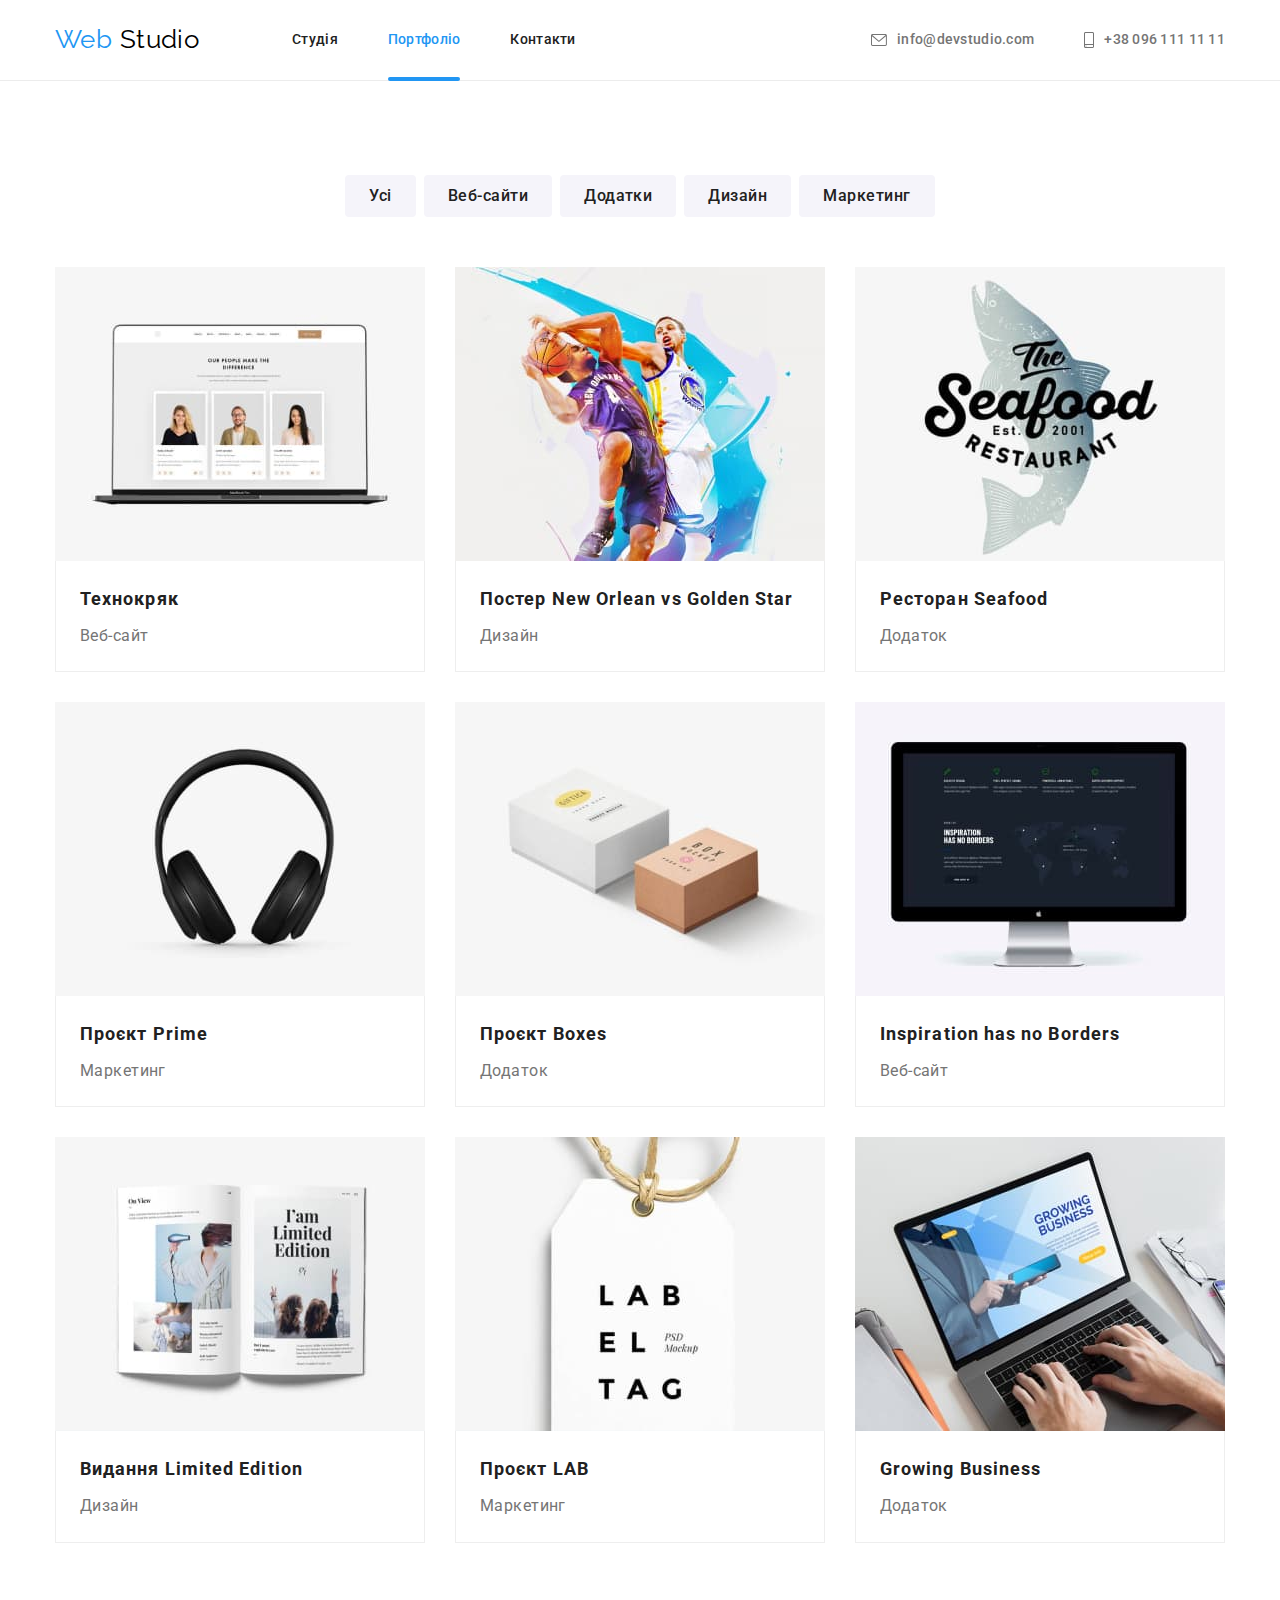
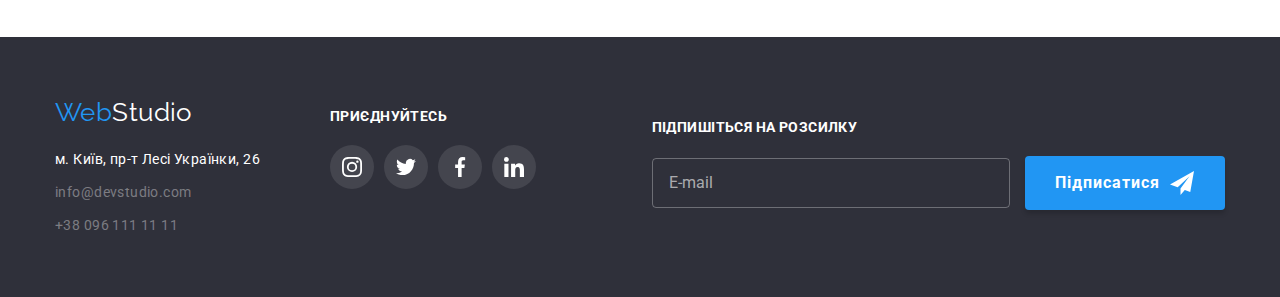
==== portfolio.html @ 22aa1450 "додано файли із попереднього репозиторію" ====
<!DOCTYPE html>
<html lang="en">
  <head>
    <meta charset="UTF-8" />
    <meta http-equiv="X-UA-Compatible" content="IE=edge" />
    <meta name="viewport" content="width=device-width, initial-scale=1.0" />
    <title>Web Studio</title>
    <link
      href="https://fonts.googleapis.com/css2?family=Raleway:wght@700&family=Roboto:wght@400;500;700;900&display=swap"
      rel="stylesheet"
    />
    <link
      rel="stylesheet"
      href="https://cdnjs.cloudflare.com/ajax/libs/modern-normalize/1.1.0/modern-normalize.min.css"
    />
    <link rel="stylesheet" href="./css/style.css" />
  </head>
  <body>
    <header class="page-header">
      <div class="container">
        <!-- Логотип -->
        <a href="#" class="logo"
          ><span>Web</span> <span class="header-logo">Studio</span></a
        >
        <nav>
          <!-- Навігація -->
          <ul class="site-nav list">
            <li class="item">
              <a href="./index.html" class="link">Студія</a>
            </li>
            <li class="item">
              <a href="./portfolio.html" class="link current">Портфоліо</a>
            </li>
            <li class="item">
              <a href="#" class="link">Контакти</a>
            </li>
          </ul>
        </nav>
        <!-- Аудентифікація -->
        <ul class="auth-nav list">
          <li class="item">
            <a href="mailto:info@devstudio.com" class="link mail">
              <svg class="icon-mail" width="16px" height="12px">
                <use href="./images/icons.svg#envelope"></use>
              </svg>
              info@devstudio.com</a
            >
          </li>
          <li class="item">
            <a href="tel:+380961111111" class="link pnone">
              <svg class="icon-phone" width="10px" height="16px">
                <use href="./images/icons.svg#smartphone"></use>
              </svg>
              +38 096 111 11 11</a
            >
          </li>
        </ul>
      </div>
    </header>
    <main>
      <!-- filter -->
      <section class="section">
        <div class="container">
          <h1 class="section-title visually-hidden">Наші роботи</h1>
          <ul class="filter list">
            <li class="item">
              <button type="button" class="button">Усі</button>
            </li>
            <li class="item">
              <button type="button" class="button">Веб-сайти</button>
            </li>
            <li class="item">
              <button type="button" class="button">Додатки</button>
            </li>
            <li class="item">
              <button type="button" class="button">Дизайн</button>
            </li>
            <li class="item">
              <button type="button" class="button">Маркетинг</button>
            </li>
          </ul>

          <ul class="work-list list">
            <li class="item">
              <a href="" class="link work-link">
                <div class="work-img">
                  <img
                    src="./images/portfolioimg1.jpg"
                    alt="Сайт технокряк"
                    width="370"
                  />
                  <p class="hover-text">
                    Ресурс пропонує комплексні пропозиції з різним рівнем
                    функціоналу та сервісів. Все це дозволить відвідувачу
                    отримати вичерпні відомості про компанію чи приватну особу.
                  </p>
                </div>

                <div class="content">
                  <h2 class="title">Технокряк</h2>
                  <p class="description">Веб-сайт</p>
                </div>
              </a>
            </li>
            <li class="item">
              <a href="" class="link work-link">
                <div class="work-img">
                  <img
                    src="./images/portfolioimg2.jpg"
                    alt="Баскетболісти"
                    width="370"
                  />
                  <p class="hover-text">
                    Ресурс пропонує комплексні пропозиції з різним рівнем
                    функціоналу та сервісів. Все це дозволить відвідувачу
                    отримати вичерпні відомості про компанію чи приватну особу.
                  </p>
                </div>

                <div class="content">
                  <h2 class="title">Постер New Orlean vs Golden Star</h2>
                  <p class="description">Дизайн</p>
                </div>
              </a>
            </li>
            <li class="item">
              <a href="" class="link work-link">
                <div class="work-img">
                  <img
                    src="./images/portfolioimg3.jpg"
                    alt="Логотип ресторану"
                    width="370"
                  />
                  <p class="hover-text">
                    Ресурс пропонує комплексні пропозиції з різним рівнем
                    функціоналу та сервісів. Все це дозволить відвідувачу
                    отримати вичерпні відомості про компанію чи приватну особу.
                  </p>
                </div>

                <div class="content">
                  <h2 class="title">Ресторан Seafood</h2>
                  <p class="description">Додаток</p>
                </div>
              </a>
            </li>
            <li class="item">
              <a href="" class="link work-link">
                <div class="work-img">
                  <img
                    src="./images/portfolioimg4.jpg"
                    alt="Навушники"
                    width="370"
                  />
                  <p class="hover-text">
                    Ресурс пропонує комплексні пропозиції з різним рівнем
                    функціоналу та сервісів. Все це дозволить відвідувачу
                    отримати вичерпні відомості про компанію чи приватну особу.
                  </p>
                </div>

                <div class="content">
                  <h2 class="title">Проєкт Prime</h2>
                  <p class="description">Маркетинг</p>
                </div>
              </a>
            </li>
            <li class="item">
              <a href="" class="link work-link">
                <div class="work-img">
                  <img
                    src="./images/portfolioimg5.jpg"
                    alt="Коробки"
                    width="370"
                  />
                  <p class="hover-text">
                    Ресурс пропонує комплексні пропозиції з різним рівнем
                    функціоналу та сервісів. Все це дозволить відвідувачу
                    отримати вичерпні відомості про компанію чи приватну особу.
                  </p>
                </div>

                <div class="content">
                  <h2 class="title">Проєкт Boxes</h2>
                  <p class="description">Додаток</p>
                </div>
              </a>
            </li>
            <li class="item">
              <a href="" class="link work-link">
                <div class="work-img">
                  <img
                    src="./images/portfolioimg6.jpg"
                    alt="Монітор із загруженим сайтом"
                    width="370"
                  />
                  <p class="hover-text">
                    Ресурс пропонує комплексні пропозиції з різним рівнем
                    функціоналу та сервісів. Все це дозволить відвідувачу
                    отримати вичерпні відомості про компанію чи приватну особу.
                  </p>
                </div>

                <div class="content">
                  <h2 class="title">Inspiration has no Borders</h2>
                  <p class="description">Веб-сайт</p>
                </div>
              </a>
            </li>
            <li class="item">
              <a href="" class="link work-link">
                <div class="work-img">
                  <img
                    src="./images/portfolioimg7.jpg"
                    alt="Розгорнута книга"
                    width="370"
                  />
                  <p class="hover-text">
                    Ресурс пропонує комплексні пропозиції з різним рівнем
                    функціоналу та сервісів. Все це дозволить відвідувачу
                    отримати вичерпні відомості про компанію чи приватну особу.
                  </p>
                </div>

                <div class="content">
                  <h2 class="title">Видання Limited Edition</h2>
                  <p class="description">Дизайн</p>
                </div>
              </a>
            </li>
            <li class="item">
              <a href="" class="link work-link">
                <div class="work-img">
                  <img
                    src="./images/portfolioimg8.jpg"
                    alt="Бірка"
                    width="370"
                  />
                  <p class="hover-text">
                    Ресурс пропонує комплексні пропозиції з різним рівнем
                    функціоналу та сервісів. Все це дозволить відвідувачу
                    отримати вичерпні відомості про компанію чи приватну особу.
                  </p>
                </div>

                <div class="content">
                  <h2 class="title">Проєкт LAB</h2>
                  <p class="description">Маркетинг</p>
                </div>
              </a>
            </li>
            <li class="item">
              <a href="" class="link work-link">
                <div class="work-img">
                  <img
                    src="./images/portfolioimg9.jpg"
                    alt="Робота за ноутбуком"
                    width="370"
                  />
                  <p class="hover-text">
                    Ресурс пропонує комплексні пропозиції з різним рівнем
                    функціоналу та сервісів. Все це дозволить відвідувачу
                    отримати вичерпні відомості про компанію чи приватну особу.
                  </p>
                </div>

                <div class="content">
                  <h2 class="title">Growing Business</h2>
                  <p class="description">Додаток</p>
                </div>
              </a>
            </li>
          </ul>
        </div>
      </section>
    </main>
    <footer class="footer">
      <div class="container footer-elements">
        <div class="footer-adress">
          <a href="" class="logo"
            ><span>Web</span><span class="footer-logo">Studio</span>
          </a>
          <address class="main-adress">
            <ul class="site-connection list">
              <li class="item">
                <a
                  href="https://goo.gl/maps/UttG4NZueuDSJmKQ8"
                  target="_blank"
                  rel="noreferrer noopener"
                  class="link adress"
                >
                  м. Київ, пр-т Лесі Українки, 26
                </a>
              </li>
              <li class="item">
                <a href="mailto:info@devstudio.com" class="link"
                  >info@devstudio.com</a
                >
              </li>
              <li class="item">
                <a href="tel:+380961111111" class="link">+38 096 111 11 11</a>
              </li>
            </ul>
          </address>
        </div>
        <div class="footer-connection">
          <p class="join">приєднуйтесь</p>
          <ul class="join-list list">
            <li class="join-item">
              <a class="join-link link" href="">
                <svg class="instagram" width="20px" height="20px">
                  <use href="./images/icons.svg#instagram"></use>
                </svg>
              </a>
            </li>
            <li class="join-item">
              <a class="join-link link" href="">
                <svg class="twitter" width="20px" height="20px">
                  <use href="./images/icons.svg#twitter"></use>
                </svg>
              </a>
            </li>
            <li class="join-item">
              <a class="join-link link" href="">
                <svg class="facebook" width="20px" height="20px">
                  <use href="./images/icons.svg#facebook"></use>
                </svg>
              </a>
            </li>
            <li class="join-item">
              <a class="join-link link" href="">
                <svg class="linkedin" width="20px" height="20px">
                  <use href="./images/icons.svg#linkedin"></use>
                </svg>
              </a>
            </li>
          </ul>
        </div>
        <form class="footer-form">
          <label class="footer-label">
            <p class="label-text">Підпишіться на розсилку</p>
            <input
              type="email"
              name="user-mail"
              class="footer-input"
              placeholder="E-mail"
            />
          </label>
          <button type="submit" class="sign-button">Підписатися</button>
        </form>
      </div>
    </footer>
  </body>
</html>
---- css/style.css ----
:root{
    --primary-text-color:#757575;
    --title-text-color:#212121;
    --accent-color:#2196F3;
    --main-background-color:#fff;
    --button-background:#F5F4FA;
    --additional-background:#2F303A;
    --main-distance-element:30px;
    --primary-icon-color:#AFB1B8;
    --transition-time:250ms;
    --timing-function:cubic-bezier(0.4, 0, 0.2, 1);
}
body{
    background-color: var(--main-background-color);
    color:var(--primary-text-color);
    font-family: Roboto, sans-serif;
    font-size: 14px;
    line-height: 1.7;
    letter-spacing: 0.03em;
}
h1,
h2,
h3,
h4,
h5,
p{
    margin: 0;
}

img{ 
    display: block;
    max-width: 100%;
}
/* Хедер */
.page-header{
    border-bottom: 1px solid #ECECEC;
}
.page-header .container{
    display: flex;
    align-items: center;
}
.logo{
    font-family: Raleway, sans-serif;
    font-size: 26px;
    line-height: 1.2;
    color: var(--accent-color);
    text-decoration: none;
}
.header-logo{
    color:#000000 ;
}
.footer-logo{
    color:var(--main-background-color);
}
.list{
    padding: 0;
    margin: 0;

    list-style: none;
}
/* Навігація */
.site-nav{
    display: flex;
    margin-left: 93px;
}
.site-nav .item +.item{
    margin-left: 50px;
}
.site-nav .link{
    position: relative;
    display: block;
    padding-top: 32px;
    padding-bottom: 32px;
    
    
    color:var(--title-text-color) ;
    font-weight: 500;
    font-size: 14px;
    line-height: 1.14;
    letter-spacing: 0.02em;
    text-decoration: none;

    transition-property: color;
    transition-duration: var(--transition-time);
    transition-timing-function: var(--timing-function);
}
.site-nav .link:hover, 
.site-nav .link:focus{
    color: var(--accent-color);
}
.site-nav .link.current{
    color: var(--accent-color);
}
.current::after {
    content: "";
    position: absolute;
    bottom:-1px;
    right: 0;
    
    width: 100%;
    height: 4px;
    border-radius: 2px;
   
    background-color: var(--accent-color);
}
    
/* Аудентифікація */
.auth-nav{
    display: flex;
    align-items: center;
    margin-left: auto;
}
.auth-nav .item + .item{
    margin-left: 50px;
}
.auth-nav .link{
    display: inline-flex;
    padding: 32px 0;

    color: var(--primary-text-color);
    font-weight: 500;
    font-size: 14px;
    line-height: 1.14;
    letter-spacing: 0.02em;
    text-decoration: none;

    transition-property: color;
    transition-duration: var(--transition-time);
    transition-timing-function: var(--timing-function);}
.auth-nav .link:hover, 
.auth-nav .link:focus{
    color:var(--accent-color);
} 
 .icon-mail,
 .icon-phone{
    align-self: center;
    margin-right: 10px;
    fill: currentColor;
 }
/* Герой */
.hero{
    text-align: center;
    
    padding-top: 200px ;
    padding-bottom: 200px;
    max-width: 1600px;
    height: 600px;
    margin-left: auto;
    margin-right: auto;
    
    background-image:
    linear-gradient(to right,
    rgba(47, 48, 58, 0.4),
    rgba(47, 48, 58, 0.4)),
    url(../images/backgroundhero.jpg);
    background-position: center;
    background-size: cover;
    background-color: #C4C4C4;
}
.hero .title{
    padding-left: 252px;
    padding-right: 252px;
    margin-top: 0;
    margin-bottom: var(--main-distance-element);

    color:var(--main-background-color); 
    letter-spacing: 0.06em;
    font-weight: 900;
    font-size: 44px;
    line-height: 1.4;
    text-transform: uppercase;
}

/* Кнопка */
.button{
    border-radius: 4px;
    border-color: transparent;

    cursor: pointer;
    font-family: inherit;
    font-size: 16px;
    text-align: center;
}
.hero .button {
    display: inline-block;
    padding: 10px 32px;
    min-width: 216px;
    
    background: var(--accent-color);
    box-shadow: 
    0px 4px 4px rgba(0, 0, 0, 0.15);
    
    font-weight: 700;
    line-height: 1.5;
    letter-spacing: 0.06em;
    color: var(--main-background-color);
}
.filter .button{
    padding: 6px 22px;

    background-color: var(--button-background);
    
    color: var(--title-text-color);
    font-weight: 500;
    line-height: 1.6;
    letter-spacing: 0.03em;

    transition-property: color,background-color,box-shadow ;
    transition-duration: var(--transition-time);
    transition-timing-function: var(--timing-function);
}
.filter .button:hover,
.filter .button:focus {
    background-color: var(--accent-color);
    color: var(--main-background-color);
    box-shadow:
        0px 3px 1px rgba(0, 0, 0, 0.1),
        0px 1px 2px rgba(0, 0, 0, 0.08),
        0px 2px 2px rgba(0, 0, 0, 0.12);
}

 
/* Container */
.container{
    width: 1200px;
    margin: 0 auto;
    padding-left: 15px;
    padding-right: 15px;
}

/* Секція */
.section {
    padding-top: 94px;
    padding-bottom: 94px;
}
.section-title{
    margin-bottom: 50px;

    font-size: 36px;
    line-height: 1.2;
    text-align: center;
    color:var(--title-text-color);
}

/* Особливості */
.feature-list{ 
    display: flex;
}

.feature-list .title{
    margin-bottom: 10px;
    
    color:var(--title-text-color);
    font-size: 14px;
    line-height: 1.14;
    text-transform: uppercase;
}
.feature-list .item+.item {
    margin-left: var(--main-distance-element);
}
.feature-list .wrap{
    display: flex;
    justify-content: center;
    align-items: center;
    width: 270px;
    height: 120px;
    margin-bottom: var(--main-distance-element);
    
    background-color: var(--button-background);
    border-radius: 4px; 
}
/* What we do */
.section.tasks{
    padding-top: 0px;
}
.task{
    display: flex;
}
.task .item + .item{
    margin-left: var(--main-distance-element);
}
.task-thumb{
    position: relative;
}
.task-name{
    position: absolute;
    left: 0;
    bottom: 0;
    
    display: flex;
    justify-content: center;
    align-items: center;
    width: 100%;
    height: 70px;
    

    font-weight: 700;
    line-height: 1.14;
    text-align: center;
    text-transform: uppercase;
    color: var(--main-background-color);
    
    background-color: rgba(47, 48, 58, 0.8);
}
/* Наша команда */
.members{
    background-color:var(--button-background);
}
.member-list{
    display: flex;
}
.member-list .item+.item {
    margin-left: var(--main-distance-element);
}
.member-list .item{
    text-align: center;
    
    background-color:
    var(--main-background-color);
    box-shadow: 
    0px 1px 3px rgba(0, 0, 0, 0.12),
    0px 1px 1px rgba(0, 0, 0, 0.14),
    0px 2px 1px rgba(0, 0, 0, 0.2);
    border-radius: 0px 0px 4px 4px;
}
.member-list .title{
    margin-bottom: 10px;
    
    color: var(--title-text-color);
    font-weight: 500;
    font-size: 16px;
    line-height:1.2;
     
}
.member-list .position{
    font-size: 16px;
    line-height: 1.2;
}
.members-content{
    padding-top: var(--main-distance-element);
    padding-bottom: 16px;
}
.social-list{
    display: flex;
    align-items: center;
   
    margin-bottom: var(--main-distance-element);
    padding-left: 32px;
    padding-right: 32px;
}
.social-list .social-link{
    display: flex;
    justify-content: center;
    align-items: center;
    width: 44px;
    height: 44px;
    
    border-radius: 50%;
    
    color:var(--primary-icon-color);

    transition-property: color, background-color;
    transition-duration: var(--transition-time);
    transition-timing-function: var(--timing-function);
}
.social-list .social-link:hover,
.social-list .social-link:focus{
    background-color: var(--accent-color);
    color: var(--main-background-color);
}
.social-list .social-item+.social-item {
    margin-left: 10px;
}
.instagram, .twitter, .facebook, .linkedin{
    fill: currentColor;
}
/* Наші клієнти */
.clients-list{
    display: flex;
}
.clients-list .item+.item {
    margin-left: var(--main-distance-element);
}
.clients-list .link{
    display: flex;
    justify-content: center;
    align-items: center;
    width: 170px;
    height: 92px;
    
    border: 1px solid var(--primary-icon-color);
    border-radius: 4px;

    text-decoration: none;
    color: var(--primary-icon-color);

    transition-property: color, border-color;
    transition-duration: var(--transition-time);
    transition-timing-function: var(--timing-function);
}
.clients-list .link:hover,
.clients-list .link:focus{
    color: var(--accent-color);
    border-color: var(--accent-color);
}
.icon-clientone, 
.icon-clientwo, 
.icon-clientthree, 
.icon-clientfour, 
.icon-clientfive, 
.icon-clientsix{
    fill: currentColor;
}

/*Список робіт  */
.filter{
    display: flex;
    justify-content: center;
    
    margin-top: 0;
    margin-bottom: 50px;
}
.filter .item +.item {
    margin-left: 8px;
}
.work-list{
    display: flex;
    flex-wrap: wrap;
    
    margin-left: -30px;
    margin-top: -30px;
    padding-left: 0; 
}
.work-list > .item{
    flex-basis: calc(100%/3 - var(--main-distance-element));
    margin-left: var(--main-distance-element);
    margin-top: var(--main-distance-element);

    transition-property:box-shadow;
    transition-duration: var(--transition-time);
    transition-timing-function: var(--timing-function);
}
.work-list .title{
    margin-top:0px;

    color: var(--title-text-color);
    font-size: 18px;
    line-height:2;
    letter-spacing: 0.06em;
}
.work-list .description{
    margin-top: 4px;

    color: var(--primary-text-color);
    font-size: 16px;
    line-height: 1.9;
}
.work-list .link{
    display: inline-block;
    text-decoration: none;

    transition-property: box-shadow;
    transition-duration: var(--transition-time);
    transition-timing-function: var(--timing-function);
}
.work-list .link:hover {
    box-shadow:
        0px 1px 1px rgba(0, 0, 0, 0.12),
        0px 4px 4px rgba(0, 0, 0, 0.06),
        1px 4px 6px rgba(0, 0, 0, 0.16);
}
.content{
    padding:20px 24px;
    border-left:1px solid #EEEEEE;
    border-right:1px solid #EEEEEE;
    border-bottom:1px solid #EEEEEE;
}
.work-img{
    position: relative; 
    
    overflow: hidden;  
}
.hover-text{
    position: absolute;
    bottom:0;
    left: 0;
    
    padding: 63px 24px;
    width: 100%;
    height: 100%;
    background-color: rgba(33, 150, 243, 0.9);

    font-weight: 400;
    font-size: 18px;
    line-height: 1.5;
    color: var(--main-background-color);

    transform: translateY(100%);
    transition:transform 300ms cubic-bezier(.2, 0, .2, 1);
}

.work-link:hover .hover-text{
    transform: translateY(0);
}
/* Модальне вікно */
.backdrop{
    position: fixed;
    top:0;
    left: 0;
    
    width: 100%;
    height: 100%;

    opacity: 1;
    transition-property:opacity;
    transition-duration: var(--transition-time);
    transition-timing-function: var(--timing-function);
    
    background-color: rgba(0, 0, 0, 0.2);
}
.backdrop.is-hidden{
    opacity: 0;
    pointer-events: none;
}
.backdrop.is-hidden .modal{
    transform: translate(-50%, -50%) scale(1.5);
}
.modal{
    position: absolute;
    top: 50%;
    left: 50%;
    padding: 40px;

    transform: translate(-50%, -50%) scale(1);
    transition-property: transform;
    transition-duration: var(--transition-time);
    transition-timing-function: var(--timing-function);
    
    min-width: 528px;
    min-height: 581px;
    
    background: var(--main-background-color);
    box-shadow: 0px 1px 3px rgba(0, 0, 0, 0.12), 0px 1px 1px rgba(0, 0, 0, 0.14), 0px 2px 1px rgba(0, 0, 0, 0.2);
    border-radius: 4px;
}
/* Форма модального вікна */
.modal-title{
    margin-bottom: 12px;

    font-weight: 700;
    font-size: 20px;
    line-height: 1.15;
    text-align: center;
    color:var(--title-text-color);
} 
.form-label .label-name{
    margin-bottom: 4px;
    
    font-weight: 400;
    font-size: 12px;
    line-height: 1.16;
    letter-spacing: 0.01em;
    color: var(--primary-text-color);
}
.form-label{
    position: relative;

    display: flex;
    flex-direction: column;

    margin-bottom: 10px;
}
.form-label .form-input{
    padding-top: 11px;
    padding-left: 42px;
    padding-bottom: 11px;
    
    border: 1px solid rgba(33, 33, 33, 0.2);
    border-radius: 4px;

    transition-property:border-color;
    transition-duration: var(--transition-time);
    transition-timing-function: var(--timing-function);
}
.form-label .form-input:focus{
    outline-style: none;
    border-color: #2196F3;
}
.form-label:focus-within .icon{
    fill: #2196F3;
}
.form-label .icon{
    fill: var(--title-text-color);
    
    position: absolute;
    top:50%;
    left: 15px;
}
.modal-button{
    display: block;
    margin: auto;

    padding: 10px 52px;
    min-width: 200px;
    
    background: var(--accent-color);
    box-shadow:
    0px 4px 4px rgba(0, 0, 0, 0.15);
    font-weight: 700;
    line-height: 1.5;
    letter-spacing: 0.06em;
    color: var(--main-background-color);

    transition-property: background-color;
    transition-duration: var(--transition-time);
    transition-timing-function: var(--timing-function);
}
.modal-button:hover,
.modal-button:focus{
    background-color: #188CE8;
}
.comment-area{
    margin-bottom: 10px;
    resize: none;
    width: 100%;
    padding: 12px 16px;
    border: 1px solid rgba(33, 33, 33, 0.2);
    border-radius: 4px;

    transition-property:border-color;
    transition-duration: var(--transition-time);
    transition-timing-function: var(--timing-function);
}
.form-label .comment-area:focus {
    outline-style: none;
    border-color: #2196F3;
}
.comment-area::placeholder{
    font-weight: 400;
    font-size: 12px;
    line-height: 1.16;
    letter-spacing: 0.01em;
    color: rgba(117, 117, 117, 0.5);
}
.checkbox-label{
    display:block;
    margin-bottom: var(--main-distance-element);
    
    text-align: center;
}
.conditions-link{
    text-decoration-line: underline;
    color: #2196F3;
}
.checkbox-label{
    display: flex;
    align-items: center;
    justify-content: center;
}
.checkbox-modal{
    appearance: none;
    position: absolute; 
}
.icon-check{
    display: inline-block;
    height: 15px;
    width: 15px;
    margin-right: 9px;

    border: 2px solid var(--title-text-color);
    border-radius: 4px;
}
.checkbox-modal:checked +.icon-check{
    background-color: #2196F3;
    border-color: #2196F3;
    background-image: url(../images/icon-check.svg);
    background-size: contain;
    background-origin: border-box;
}
/* Кнопка закриття */
.close-button{
    position: absolute;
    top:8px;
    right: 8px;
   
    display: flex;
    justify-content: center;
    align-items: center;
    width: 30px;
    height: 30px;
    
    cursor: pointer;
    color: #000;
    border-radius: 50%;
    background:var(--main-background-color);
    border: 1px solid rgba(0, 0, 0, 0.1);

    transition-property: color, border-color;
    transition-duration: var(--transition-time);
    transition-timing-function: var(--timing-function);
}
.close-button:hover,
.close-button:focus {
    color: var(--accent-color);
    border-color: var(--accent-color);
}
.icon-close{
    fill: currentColor;
}
/* Footer */
.footer-elements{
    display: flex;
}
.footer-adress{
    margin-right: 70px;
}
.footer {
    background-color: var(--additional-background);

    padding-top: 60px;
    padding-bottom: 60px;
}
.footer .logo{
    display: block;
    margin-bottom: 20px;
}
.site-connection .link {
    color: #ffffff60;
    text-decoration: none;

    transition-property: color;
    transition-duration: var(--transition-time);
    transition-timing-function: var(--timing-function);
}
.site-connection .adress.link {
    color: var(--main-background-color);
}
.site-connection .link:hover,
.site-connection .link:focus {
    color: var(--accent-color);
}
.site-connection .item:not(:last-child) {
    margin-bottom: 9px;
}
.main-adress {
    font-style: inherit;
}
.join-list {
    display: flex;
    align-items: center;
}
.join-list .join-link {
    display: flex;
    justify-content: center;
    align-items: center;
    width: 44px;
    height: 44px;
    
    border-radius: 50%;
    background-color: rgba(255, 255, 255, 0.1);
    
    color: var(--main-background-color);

    transition-property: color, background-color;
    transition-duration: var(--transition-time);
    transition-timing-function: var(--timing-function);
}
.join-list .join-link:hover,
.join-list .join-link:focus {
    background-color: var(--accent-color);
    color: var(--main-background-color);
}
.join-list .join-item+.join-item {
    margin-left: 10px;
}
.footer-connection .join{
    margin-bottom: 20px;
    margin-top: 12px;

    font-weight: 700;
    font-size: 14px;
    line-height: 1.14;
    text-transform: uppercase;
    color: #FFFFFF;
}
/* Форма підписки */
.footer-form{
    margin-left: auto;
}
.footer-form .label-text{
    display: block;
    margin-top: 23px;
    margin-bottom: 20px;

    font-weight: 700;
    font-size: 14px;
    line-height: 1.14;
    text-transform: uppercase;
    color:var(--main-background-color);
}
.footer-input{
    height: 50px;
    width: 358px;
    margin-right: 12px;
    padding-left: 16px;
    padding-bottom: 15px;
    padding-top: 15px;

    color: var(--main-background-color);

    border: 1px solid rgba(255, 255, 255, 0.3);
    box-shadow: drop-shadow(0px 4px 4px rgba(0, 0, 0, 0.15));
    border-radius: 4px;
    background-color: transparent;

    transition-property: border-color;
    transition-duration: var(--transition-time);
    transition-timing-function: var(--timing-function);
}
.footer-input:focus{
    outline-style: none;
    border-color: var(--accent-color);
}
.footer-input::placeholder{
    font-weight: 400;
    font-size: 16px;
    line-height: 1.25;
    color: rgba(255, 255, 255, 0.6);
}
/* Кнопка підписки */
.sign-button{
    display: inline-flex;
    align-items: center;
    padding:10px 28px;
    
    min-width: 200px;
    border-radius: 4px;
    border-color: transparent;
    
    cursor: pointer;
    font-family: inherit;
    font-weight: 700;
    font-size: 16px;
    line-height: 1.9;
    
    letter-spacing: 0.06em;
    color: var(--main-background-color);
    
    background: var(--accent-color);
    box-shadow:
    0px 4px 4px rgba(0, 0, 0, 0.15);  
}
.sign-button::after{
    content: "";
    width: 24px;
    height: 24px;
    margin-left: 10px;

    background-image: url(../images/telegram.svg);
}



/* Visually-hidden title */
.visually-hidden{
    position: absolute;
        white-space: nowrap;
        width: 1px;
        height: 1px;
        overflow: hidden;
        border: 0;
        padding: 0;
        clip: rect(0 0 0 0);
        clip-path: inset(50%);
        margin: -1px;
}
/* accent blue color #2196F3 */
/* maim white color #FFFFFF */
/* main black color h and nav #212121 */
/* logo color #000000 #2196F3 */
/* main text color #757575 */
/* background color #F5F5F5 */
/* background color footer and hero 2F303A */
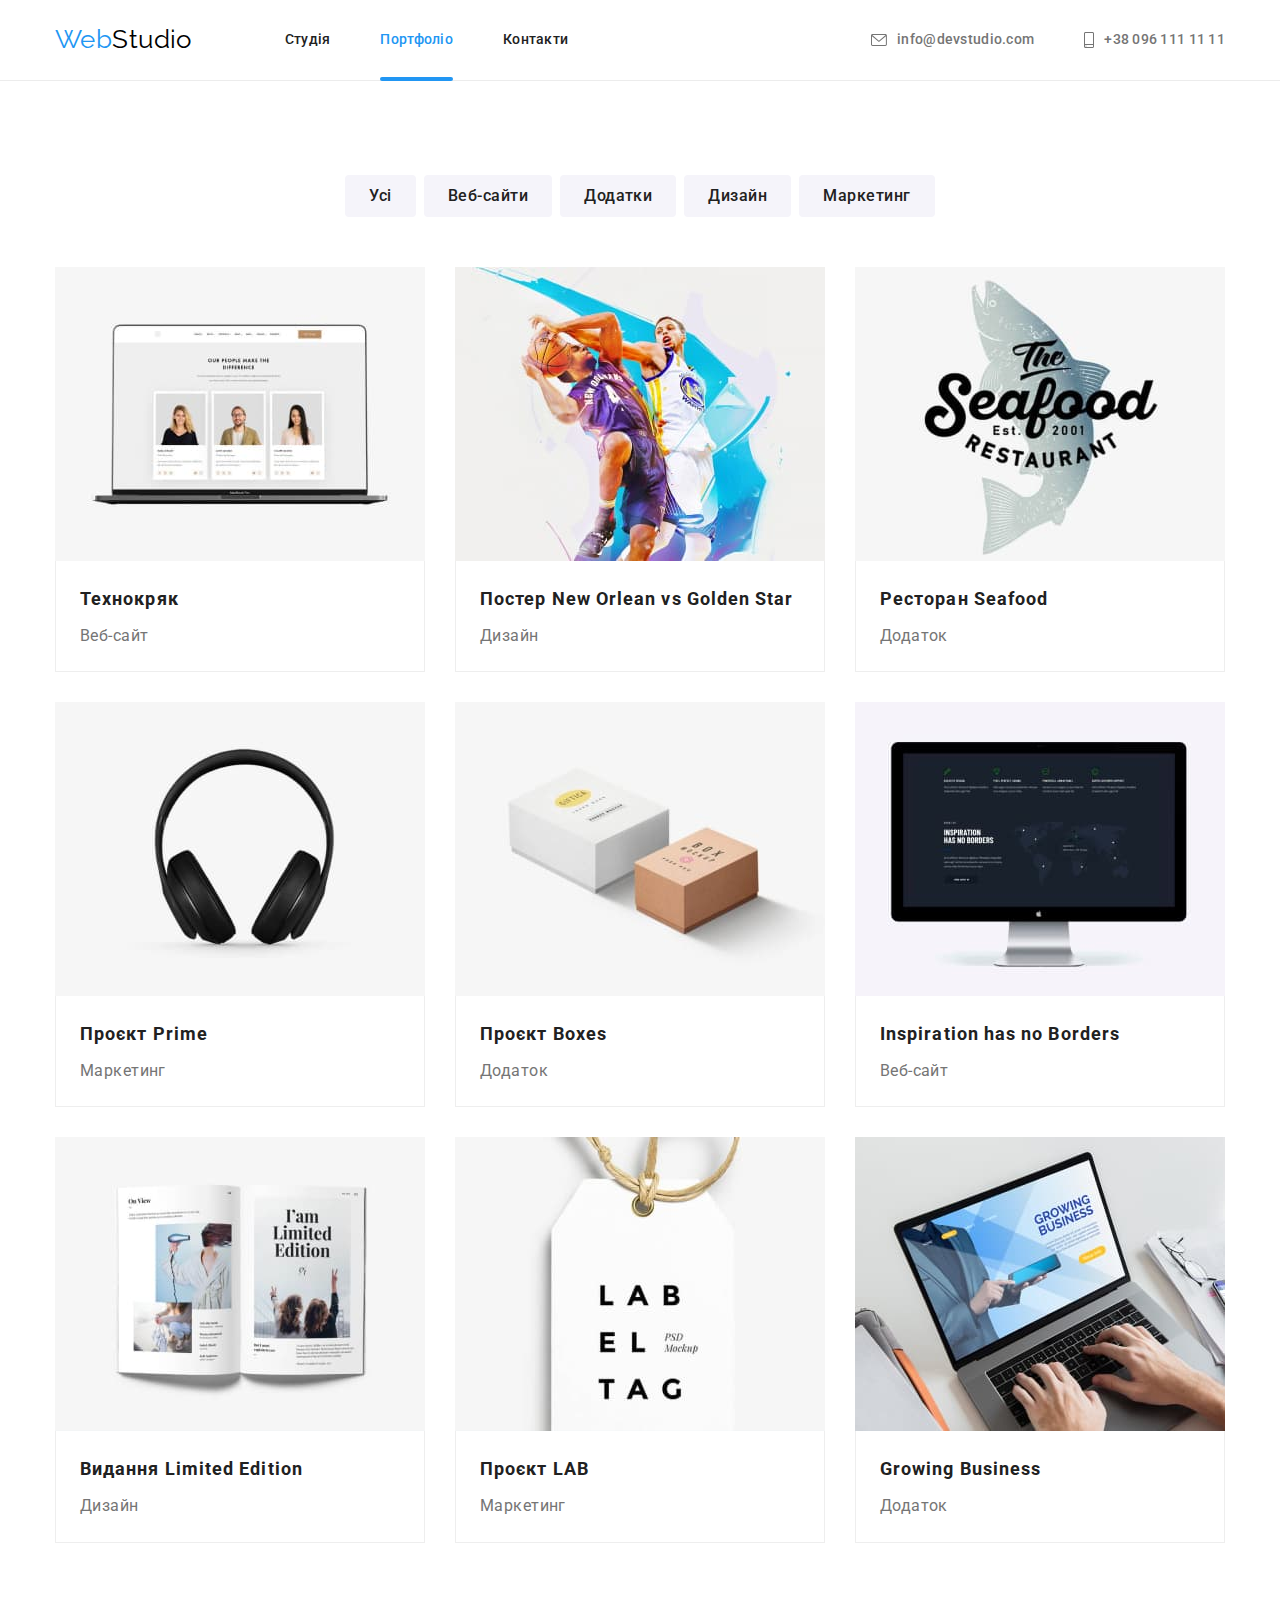
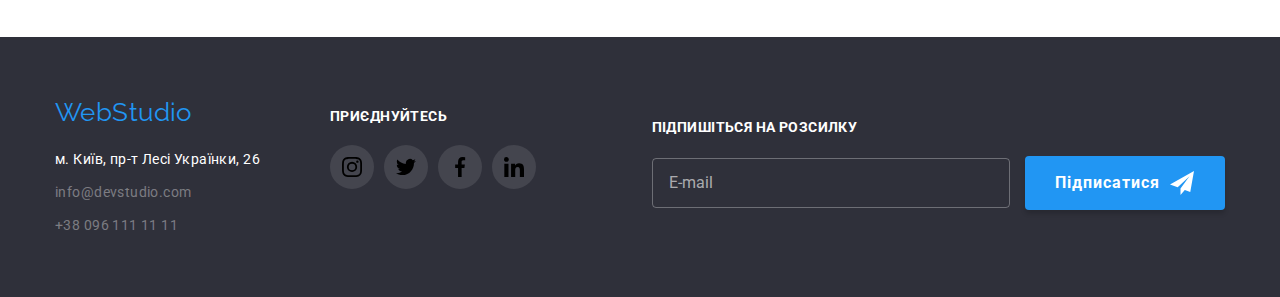
==== commit 762caf01: "Рефакторинг по БЕМ.(Крім модалки і футера)" ====
--- a/portfolio.html
+++ b/portfolio.html
@@ -20,35 +20,39 @@
       <div class="container">
         <!-- Логотип -->
         <a href="#" class="logo"
-          ><span>Web</span> <span class="header-logo">Studio</span></a
+          ><span>Web</span><span class="logo__text--black">Studio</span></a
         >
         <nav>
           <!-- Навігація -->
           <ul class="site-nav list">
-            <li class="item">
-              <a href="./index.html" class="link">Студія</a>
-            </li>
-            <li class="item">
-              <a href="./portfolio.html" class="link current">Портфоліо</a>
-            </li>
-            <li class="item">
-              <a href="#" class="link">Контакти</a>
+            <li class="site-nav__item">
+              <a href="./index.html" class="site-nav__link">Студія</a>
+            </li>
+            <li class="site-nav__item">
+              <a
+                href="./portfolio.html"
+                class="site-nav__link site-nav__link--current"
+                >Портфоліо</a
+              >
+            </li>
+            <li class="site-nav__item">
+              <a href="#" class="site-nav__link">Контакти</a>
             </li>
           </ul>
         </nav>
         <!-- Аудентифікація -->
         <ul class="auth-nav list">
-          <li class="item">
-            <a href="mailto:info@devstudio.com" class="link mail">
-              <svg class="icon-mail" width="16px" height="12px">
+          <li class="auth-nav__item">
+            <a href="mailto:info@devstudio.com" class="link auth-nav__link">
+              <svg class="auth-nav__icon" width="16px" height="12px">
                 <use href="./images/icons.svg#envelope"></use>
               </svg>
               info@devstudio.com</a
             >
           </li>
-          <li class="item">
-            <a href="tel:+380961111111" class="link pnone">
-              <svg class="icon-phone" width="10px" height="16px">
+          <li class="auth-nav__item">
+            <a href="tel:+380961111111" class="link auth-nav__link">
+              <svg class="auth-nav__icon" width="10px" height="16px">
                 <use href="./images/icons.svg#smartphone"></use>
               </svg>
               +38 096 111 11 11</a
@@ -63,210 +67,220 @@
         <div class="container">
           <h1 class="section-title visually-hidden">Наші роботи</h1>
           <ul class="filter list">
-            <li class="item">
-              <button type="button" class="button">Усі</button>
-            </li>
-            <li class="item">
-              <button type="button" class="button">Веб-сайти</button>
-            </li>
-            <li class="item">
-              <button type="button" class="button">Додатки</button>
-            </li>
-            <li class="item">
-              <button type="button" class="button">Дизайн</button>
-            </li>
-            <li class="item">
-              <button type="button" class="button">Маркетинг</button>
+            <li class="filter__item">
+              <button type="button" class="button filter__button">Усі</button>
+            </li>
+            <li class="filter__item">
+              <button type="button" class="button filter__button">
+                Веб-сайти
+              </button>
+            </li>
+            <li class="filter__item">
+              <button type="button" class="button filter__button">
+                Додатки
+              </button>
+            </li>
+            <li class="filter__item">
+              <button type="button" class="button filter__button">
+                Дизайн
+              </button>
+            </li>
+            <li class="filter__item">
+              <button type="button" class="button filter__button">
+                Маркетинг
+              </button>
             </li>
           </ul>
 
           <ul class="work-list list">
-            <li class="item">
-              <a href="" class="link work-link">
-                <div class="work-img">
+            <li class="work-list__item">
+              <a href="" class="link project">
+                <div class="project__img">
                   <img
                     src="./images/portfolioimg1.jpg"
                     alt="Сайт технокряк"
                     width="370"
                   />
-                  <p class="hover-text">
-                    Ресурс пропонує комплексні пропозиції з різним рівнем
-                    функціоналу та сервісів. Все це дозволить відвідувачу
-                    отримати вичерпні відомості про компанію чи приватну особу.
-                  </p>
-                </div>
-
-                <div class="content">
-                  <h2 class="title">Технокряк</h2>
-                  <p class="description">Веб-сайт</p>
-                </div>
-              </a>
-            </li>
-            <li class="item">
-              <a href="" class="link work-link">
-                <div class="work-img">
+                  <p class="project__text">
+                    Ресурс пропонує комплексні пропозиції з різним рівнем
+                    функціоналу та сервісів. Все це дозволить відвідувачу
+                    отримати вичерпні відомості про компанію чи приватну особу.
+                  </p>
+                </div>
+
+                <div class="project__meta">
+                  <h2 class="project__name">Технокряк</h2>
+                  <p class="project__description">Веб-сайт</p>
+                </div>
+              </a>
+            </li>
+            <li class="work-list__item">
+              <a href="" class="link project">
+                <div class="project__img">
                   <img
                     src="./images/portfolioimg2.jpg"
                     alt="Баскетболісти"
                     width="370"
                   />
-                  <p class="hover-text">
-                    Ресурс пропонує комплексні пропозиції з різним рівнем
-                    функціоналу та сервісів. Все це дозволить відвідувачу
-                    отримати вичерпні відомості про компанію чи приватну особу.
-                  </p>
-                </div>
-
-                <div class="content">
-                  <h2 class="title">Постер New Orlean vs Golden Star</h2>
-                  <p class="description">Дизайн</p>
-                </div>
-              </a>
-            </li>
-            <li class="item">
-              <a href="" class="link work-link">
-                <div class="work-img">
+                  <p class="project__text">
+                    Ресурс пропонує комплексні пропозиції з різним рівнем
+                    функціоналу та сервісів. Все це дозволить відвідувачу
+                    отримати вичерпні відомості про компанію чи приватну особу.
+                  </p>
+                </div>
+
+                <div class="project__meta">
+                  <h2 class="project__name">
+                    Постер New Orlean vs Golden Star
+                  </h2>
+                  <p class="project__description">Дизайн</p>
+                </div>
+              </a>
+            </li>
+            <li class="work-list__item">
+              <a href="" class="link project">
+                <div class="project__img">
                   <img
                     src="./images/portfolioimg3.jpg"
                     alt="Логотип ресторану"
                     width="370"
                   />
-                  <p class="hover-text">
-                    Ресурс пропонує комплексні пропозиції з різним рівнем
-                    функціоналу та сервісів. Все це дозволить відвідувачу
-                    отримати вичерпні відомості про компанію чи приватну особу.
-                  </p>
-                </div>
-
-                <div class="content">
-                  <h2 class="title">Ресторан Seafood</h2>
-                  <p class="description">Додаток</p>
-                </div>
-              </a>
-            </li>
-            <li class="item">
-              <a href="" class="link work-link">
-                <div class="work-img">
+                  <p class="project__text">
+                    Ресурс пропонує комплексні пропозиції з різним рівнем
+                    функціоналу та сервісів. Все це дозволить відвідувачу
+                    отримати вичерпні відомості про компанію чи приватну особу.
+                  </p>
+                </div>
+
+                <div class="project__meta">
+                  <h2 class="project__name">Ресторан Seafood</h2>
+                  <p class="project__description">Додаток</p>
+                </div>
+              </a>
+            </li>
+            <li class="work-list__item">
+              <a href="" class="link project">
+                <div class="project__img">
                   <img
                     src="./images/portfolioimg4.jpg"
                     alt="Навушники"
                     width="370"
                   />
-                  <p class="hover-text">
-                    Ресурс пропонує комплексні пропозиції з різним рівнем
-                    функціоналу та сервісів. Все це дозволить відвідувачу
-                    отримати вичерпні відомості про компанію чи приватну особу.
-                  </p>
-                </div>
-
-                <div class="content">
-                  <h2 class="title">Проєкт Prime</h2>
-                  <p class="description">Маркетинг</p>
-                </div>
-              </a>
-            </li>
-            <li class="item">
-              <a href="" class="link work-link">
-                <div class="work-img">
+                  <p class="project__text">
+                    Ресурс пропонує комплексні пропозиції з різним рівнем
+                    функціоналу та сервісів. Все це дозволить відвідувачу
+                    отримати вичерпні відомості про компанію чи приватну особу.
+                  </p>
+                </div>
+
+                <div class="project__meta">
+                  <h2 class="project__name">Проєкт Prime</h2>
+                  <p class="project__description">Маркетинг</p>
+                </div>
+              </a>
+            </li>
+            <li class="work-list__item">
+              <a href="" class="link project">
+                <div class="project__img">
                   <img
                     src="./images/portfolioimg5.jpg"
                     alt="Коробки"
                     width="370"
                   />
-                  <p class="hover-text">
-                    Ресурс пропонує комплексні пропозиції з різним рівнем
-                    функціоналу та сервісів. Все це дозволить відвідувачу
-                    отримати вичерпні відомості про компанію чи приватну особу.
-                  </p>
-                </div>
-
-                <div class="content">
-                  <h2 class="title">Проєкт Boxes</h2>
-                  <p class="description">Додаток</p>
-                </div>
-              </a>
-            </li>
-            <li class="item">
-              <a href="" class="link work-link">
-                <div class="work-img">
+                  <p class="project__text">
+                    Ресурс пропонує комплексні пропозиції з різним рівнем
+                    функціоналу та сервісів. Все це дозволить відвідувачу
+                    отримати вичерпні відомості про компанію чи приватну особу.
+                  </p>
+                </div>
+
+                <div class="project__meta">
+                  <h2 class="project__name">Проєкт Boxes</h2>
+                  <p class="project__description">Додаток</p>
+                </div>
+              </a>
+            </li>
+            <li class="work-list__item">
+              <a href="" class="link project">
+                <div class="project__img">
                   <img
                     src="./images/portfolioimg6.jpg"
                     alt="Монітор із загруженим сайтом"
                     width="370"
                   />
-                  <p class="hover-text">
-                    Ресурс пропонує комплексні пропозиції з різним рівнем
-                    функціоналу та сервісів. Все це дозволить відвідувачу
-                    отримати вичерпні відомості про компанію чи приватну особу.
-                  </p>
-                </div>
-
-                <div class="content">
-                  <h2 class="title">Inspiration has no Borders</h2>
-                  <p class="description">Веб-сайт</p>
-                </div>
-              </a>
-            </li>
-            <li class="item">
-              <a href="" class="link work-link">
-                <div class="work-img">
+                  <p class="project__text">
+                    Ресурс пропонує комплексні пропозиції з різним рівнем
+                    функціоналу та сервісів. Все це дозволить відвідувачу
+                    отримати вичерпні відомості про компанію чи приватну особу.
+                  </p>
+                </div>
+
+                <div class="project__meta">
+                  <h2 class="project__name">Inspiration has no Borders</h2>
+                  <p class="project__description">Веб-сайт</p>
+                </div>
+              </a>
+            </li>
+            <li class="work-list__item">
+              <a href="" class="link project">
+                <div class="project__img">
                   <img
                     src="./images/portfolioimg7.jpg"
                     alt="Розгорнута книга"
                     width="370"
                   />
-                  <p class="hover-text">
-                    Ресурс пропонує комплексні пропозиції з різним рівнем
-                    функціоналу та сервісів. Все це дозволить відвідувачу
-                    отримати вичерпні відомості про компанію чи приватну особу.
-                  </p>
-                </div>
-
-                <div class="content">
-                  <h2 class="title">Видання Limited Edition</h2>
-                  <p class="description">Дизайн</p>
-                </div>
-              </a>
-            </li>
-            <li class="item">
-              <a href="" class="link work-link">
-                <div class="work-img">
+                  <p class="project__text">
+                    Ресурс пропонує комплексні пропозиції з різним рівнем
+                    функціоналу та сервісів. Все це дозволить відвідувачу
+                    отримати вичерпні відомості про компанію чи приватну особу.
+                  </p>
+                </div>
+
+                <div class="project__meta">
+                  <h2 class="project__name">Видання Limited Edition</h2>
+                  <p class="project__description">Дизайн</p>
+                </div>
+              </a>
+            </li>
+            <li class="work-list__item">
+              <a href="" class="link project">
+                <div class="project__img">
                   <img
                     src="./images/portfolioimg8.jpg"
                     alt="Бірка"
                     width="370"
                   />
-                  <p class="hover-text">
-                    Ресурс пропонує комплексні пропозиції з різним рівнем
-                    функціоналу та сервісів. Все це дозволить відвідувачу
-                    отримати вичерпні відомості про компанію чи приватну особу.
-                  </p>
-                </div>
-
-                <div class="content">
-                  <h2 class="title">Проєкт LAB</h2>
-                  <p class="description">Маркетинг</p>
-                </div>
-              </a>
-            </li>
-            <li class="item">
-              <a href="" class="link work-link">
-                <div class="work-img">
+                  <p class="project__text">
+                    Ресурс пропонує комплексні пропозиції з різним рівнем
+                    функціоналу та сервісів. Все це дозволить відвідувачу
+                    отримати вичерпні відомості про компанію чи приватну особу.
+                  </p>
+                </div>
+
+                <div class="project__meta">
+                  <h2 class="project__name">Проєкт LAB</h2>
+                  <p class="project__description">Маркетинг</p>
+                </div>
+              </a>
+            </li>
+            <li class="work-list__item">
+              <a href="" class="link project">
+                <div class="project__img">
                   <img
                     src="./images/portfolioimg9.jpg"
                     alt="Робота за ноутбуком"
                     width="370"
                   />
-                  <p class="hover-text">
-                    Ресурс пропонує комплексні пропозиції з різним рівнем
-                    функціоналу та сервісів. Все це дозволить відвідувачу
-                    отримати вичерпні відомості про компанію чи приватну особу.
-                  </p>
-                </div>
-
-                <div class="content">
-                  <h2 class="title">Growing Business</h2>
-                  <p class="description">Додаток</p>
+                  <p class="project__text">
+                    Ресурс пропонує комплексні пропозиції з різним рівнем
+                    функціоналу та сервісів. Все це дозволить відвідувачу
+                    отримати вичерпні відомості про компанію чи приватну особу.
+                  </p>
+                </div>
+
+                <div class="project__meta">
+                  <h2 class="project__name">Growing Business</h2>
+                  <p class="project__description">Додаток</p>
                 </div>
               </a>
             </li>
--- a/css/style.css
+++ b/css/style.css
@@ -46,10 +46,10 @@
     color: var(--accent-color);
     text-decoration: none;
 }
-.header-logo{
+.logo__text--black{
     color:#000000 ;
 }
-.footer-logo{
+.logo__text--white{
     color:var(--main-background-color);
 }
 .list{
@@ -63,10 +63,10 @@
     display: flex;
     margin-left: 93px;
 }
-.site-nav .item +.item{
+.site-nav__item + .site-nav__item{
     margin-left: 50px;
 }
-.site-nav .link{
+.site-nav__link{
     position: relative;
     display: block;
     padding-top: 32px;
@@ -84,14 +84,14 @@
     transition-duration: var(--transition-time);
     transition-timing-function: var(--timing-function);
 }
-.site-nav .link:hover, 
-.site-nav .link:focus{
+.site-nav__link:hover, 
+.site-nav__link:focus{
     color: var(--accent-color);
 }
-.site-nav .link.current{
+.site-nav__link--current{
     color: var(--accent-color);
 }
-.current::after {
+.site-nav__link--current::after {
     content: "";
     position: absolute;
     bottom:-1px;
@@ -110,10 +110,10 @@
     align-items: center;
     margin-left: auto;
 }
-.auth-nav .item + .item{
+.auth-nav__item + .auth-nav__item{
     margin-left: 50px;
 }
-.auth-nav .link{
+.auth-nav__link{
     display: inline-flex;
     padding: 32px 0;
 
@@ -127,12 +127,11 @@
     transition-property: color;
     transition-duration: var(--transition-time);
     transition-timing-function: var(--timing-function);}
-.auth-nav .link:hover, 
-.auth-nav .link:focus{
+.auth-nav__link:hover, 
+.auth-nav__link:focus{
     color:var(--accent-color);
 } 
- .icon-mail,
- .icon-phone{
+ .auth-nav__icon{
     align-self: center;
     margin-right: 10px;
     fill: currentColor;
@@ -157,7 +156,7 @@
     background-size: cover;
     background-color: #C4C4C4;
 }
-.hero .title{
+.hero__title{
     padding-left: 252px;
     padding-right: 252px;
     margin-top: 0;
@@ -181,7 +180,7 @@
     font-size: 16px;
     text-align: center;
 }
-.hero .button {
+.hero__button {
     display: inline-block;
     padding: 10px 32px;
     min-width: 216px;
@@ -195,7 +194,7 @@
     letter-spacing: 0.06em;
     color: var(--main-background-color);
 }
-.filter .button{
+.filter__button{
     padding: 6px 22px;
 
     background-color: var(--button-background);
@@ -209,8 +208,8 @@
     transition-duration: var(--transition-time);
     transition-timing-function: var(--timing-function);
 }
-.filter .button:hover,
-.filter .button:focus {
+.filter__button:hover,
+.filter__button:focus {
     background-color: var(--accent-color);
     color: var(--main-background-color);
     box-shadow:
@@ -218,7 +217,6 @@
         0px 1px 2px rgba(0, 0, 0, 0.08),
         0px 2px 2px rgba(0, 0, 0, 0.12);
 }
-
  
 /* Container */
 .container{
@@ -243,11 +241,11 @@
 }
 
 /* Особливості */
-.feature-list{ 
-    display: flex;
-}
-
-.feature-list .title{
+.features{ 
+    display: flex;
+}
+
+.features__title{
     margin-bottom: 10px;
     
     color:var(--title-text-color);
@@ -255,10 +253,10 @@
     line-height: 1.14;
     text-transform: uppercase;
 }
-.feature-list .item+.item {
+.features__item+.features__item {
     margin-left: var(--main-distance-element);
 }
-.feature-list .wrap{
+.features__wrap{
     display: flex;
     justify-content: center;
     align-items: center;
@@ -270,19 +268,19 @@
     border-radius: 4px; 
 }
 /* What we do */
-.section.tasks{
+.section--paddingnull{
     padding-top: 0px;
 }
-.task{
-    display: flex;
-}
-.task .item + .item{
+.tasks{
+    display: flex;
+}
+.tasks__item + .tasks__item{
     margin-left: var(--main-distance-element);
 }
-.task-thumb{
+.tasks__thumb{
     position: relative;
 }
-.task-name{
+.tasks__name{
     position: absolute;
     left: 0;
     bottom: 0;
@@ -303,16 +301,16 @@
     background-color: rgba(47, 48, 58, 0.8);
 }
 /* Наша команда */
+.section--bcggrey{
+    background-color:var(--button-background);
+}
 .members{
-    background-color:var(--button-background);
-}
-.member-list{
-    display: flex;
-}
-.member-list .item+.item {
+    display: flex;
+}
+.members__item +.members__item {
     margin-left: var(--main-distance-element);
 }
-.member-list .item{
+.members__item{
     text-align: center;
     
     background-color:
@@ -323,7 +321,11 @@
     0px 2px 1px rgba(0, 0, 0, 0.2);
     border-radius: 0px 0px 4px 4px;
 }
-.member-list .title{
+.members__content {
+    padding-top: var(--main-distance-element);
+    padding-bottom: 16px;
+}
+.members__title{
     margin-bottom: 10px;
     
     color: var(--title-text-color);
@@ -332,13 +334,9 @@
     line-height:1.2;
      
 }
-.member-list .position{
+.members__position{
     font-size: 16px;
     line-height: 1.2;
-}
-.members-content{
-    padding-top: var(--main-distance-element);
-    padding-bottom: 16px;
 }
 .social-list{
     display: flex;
@@ -348,7 +346,7 @@
     padding-left: 32px;
     padding-right: 32px;
 }
-.social-list .social-link{
+.social-list__link{
     display: flex;
     justify-content: center;
     align-items: center;
@@ -363,25 +361,25 @@
     transition-duration: var(--transition-time);
     transition-timing-function: var(--timing-function);
 }
-.social-list .social-link:hover,
-.social-list .social-link:focus{
+.social-list__link:hover,
+.social-list__link:focus{
     background-color: var(--accent-color);
     color: var(--main-background-color);
 }
-.social-list .social-item+.social-item {
+.social-list__item + .social-list__item {
     margin-left: 10px;
 }
-.instagram, .twitter, .facebook, .linkedin{
+.social-list__icon{
     fill: currentColor;
 }
 /* Наші клієнти */
-.clients-list{
-    display: flex;
-}
-.clients-list .item+.item {
+.clients{
+    display: flex;
+}
+.clients__item+.clients__item {
     margin-left: var(--main-distance-element);
 }
-.clients-list .link{
+.clients__link{
     display: flex;
     justify-content: center;
     align-items: center;
@@ -398,17 +396,12 @@
     transition-duration: var(--transition-time);
     transition-timing-function: var(--timing-function);
 }
-.clients-list .link:hover,
-.clients-list .link:focus{
+.clients__link:hover,
+.clients__link:focus{
     color: var(--accent-color);
     border-color: var(--accent-color);
 }
-.icon-clientone, 
-.icon-clientwo, 
-.icon-clientthree, 
-.icon-clientfour, 
-.icon-clientfive, 
-.icon-clientsix{
+.clients__icon{
     fill: currentColor;
 }
 
@@ -420,7 +413,7 @@
     margin-top: 0;
     margin-bottom: 50px;
 }
-.filter .item +.item {
+.filter__item +.filter__item {
     margin-left: 8px;
 }
 .work-list{
@@ -431,7 +424,7 @@
     margin-top: -30px;
     padding-left: 0; 
 }
-.work-list > .item{
+.work-list__item{
     flex-basis: calc(100%/3 - var(--main-distance-element));
     margin-left: var(--main-distance-element);
     margin-top: var(--main-distance-element);
@@ -440,7 +433,53 @@
     transition-duration: var(--transition-time);
     transition-timing-function: var(--timing-function);
 }
-.work-list .title{
+.project {
+    display: inline-block;
+    text-decoration: none;
+
+    transition-property: box-shadow;
+    transition-duration: var(--transition-time);
+    transition-timing-function: var(--timing-function);
+}
+.project:hover {
+    box-shadow:
+        0px 1px 1px rgba(0, 0, 0, 0.12),
+        0px 4px 4px rgba(0, 0, 0, 0.06),
+        1px 4px 6px rgba(0, 0, 0, 0.16);
+}
+.project__img {
+    position: relative;
+
+    overflow: hidden;
+}
+.project__text {
+    position: absolute;
+    bottom: 0;
+    left: 0;
+
+    padding: 63px 24px;
+    width: 100%;
+    height: 100%;
+    background-color: rgba(33, 150, 243, 0.9);
+
+    font-weight: 400;
+    font-size: 18px;
+    line-height: 1.5;
+    color: var(--main-background-color);
+
+    transform: translateY(100%);
+    transition: transform 300ms cubic-bezier(.2, 0, .2, 1);
+}
+.project:hover .project__text {
+    transform: translateY(0);
+}
+.project__meta {
+    padding: 20px 24px;
+    border-left: 1px solid #EEEEEE;
+    border-right: 1px solid #EEEEEE;
+    border-bottom: 1px solid #EEEEEE;
+}
+.project__name{
     margin-top:0px;
 
     color: var(--title-text-color);
@@ -448,60 +487,14 @@
     line-height:2;
     letter-spacing: 0.06em;
 }
-.work-list .description{
+.project__description{
     margin-top: 4px;
 
     color: var(--primary-text-color);
     font-size: 16px;
     line-height: 1.9;
 }
-.work-list .link{
-    display: inline-block;
-    text-decoration: none;
-
-    transition-property: box-shadow;
-    transition-duration: var(--transition-time);
-    transition-timing-function: var(--timing-function);
-}
-.work-list .link:hover {
-    box-shadow:
-        0px 1px 1px rgba(0, 0, 0, 0.12),
-        0px 4px 4px rgba(0, 0, 0, 0.06),
-        1px 4px 6px rgba(0, 0, 0, 0.16);
-}
-.content{
-    padding:20px 24px;
-    border-left:1px solid #EEEEEE;
-    border-right:1px solid #EEEEEE;
-    border-bottom:1px solid #EEEEEE;
-}
-.work-img{
-    position: relative; 
-    
-    overflow: hidden;  
-}
-.hover-text{
-    position: absolute;
-    bottom:0;
-    left: 0;
-    
-    padding: 63px 24px;
-    width: 100%;
-    height: 100%;
-    background-color: rgba(33, 150, 243, 0.9);
-
-    font-weight: 400;
-    font-size: 18px;
-    line-height: 1.5;
-    color: var(--main-background-color);
-
-    transform: translateY(100%);
-    transition:transform 300ms cubic-bezier(.2, 0, .2, 1);
-}
-
-.work-link:hover .hover-text{
-    transform: translateY(0);
-}
+
 /* Модальне вікно */
 .backdrop{
     position: fixed;
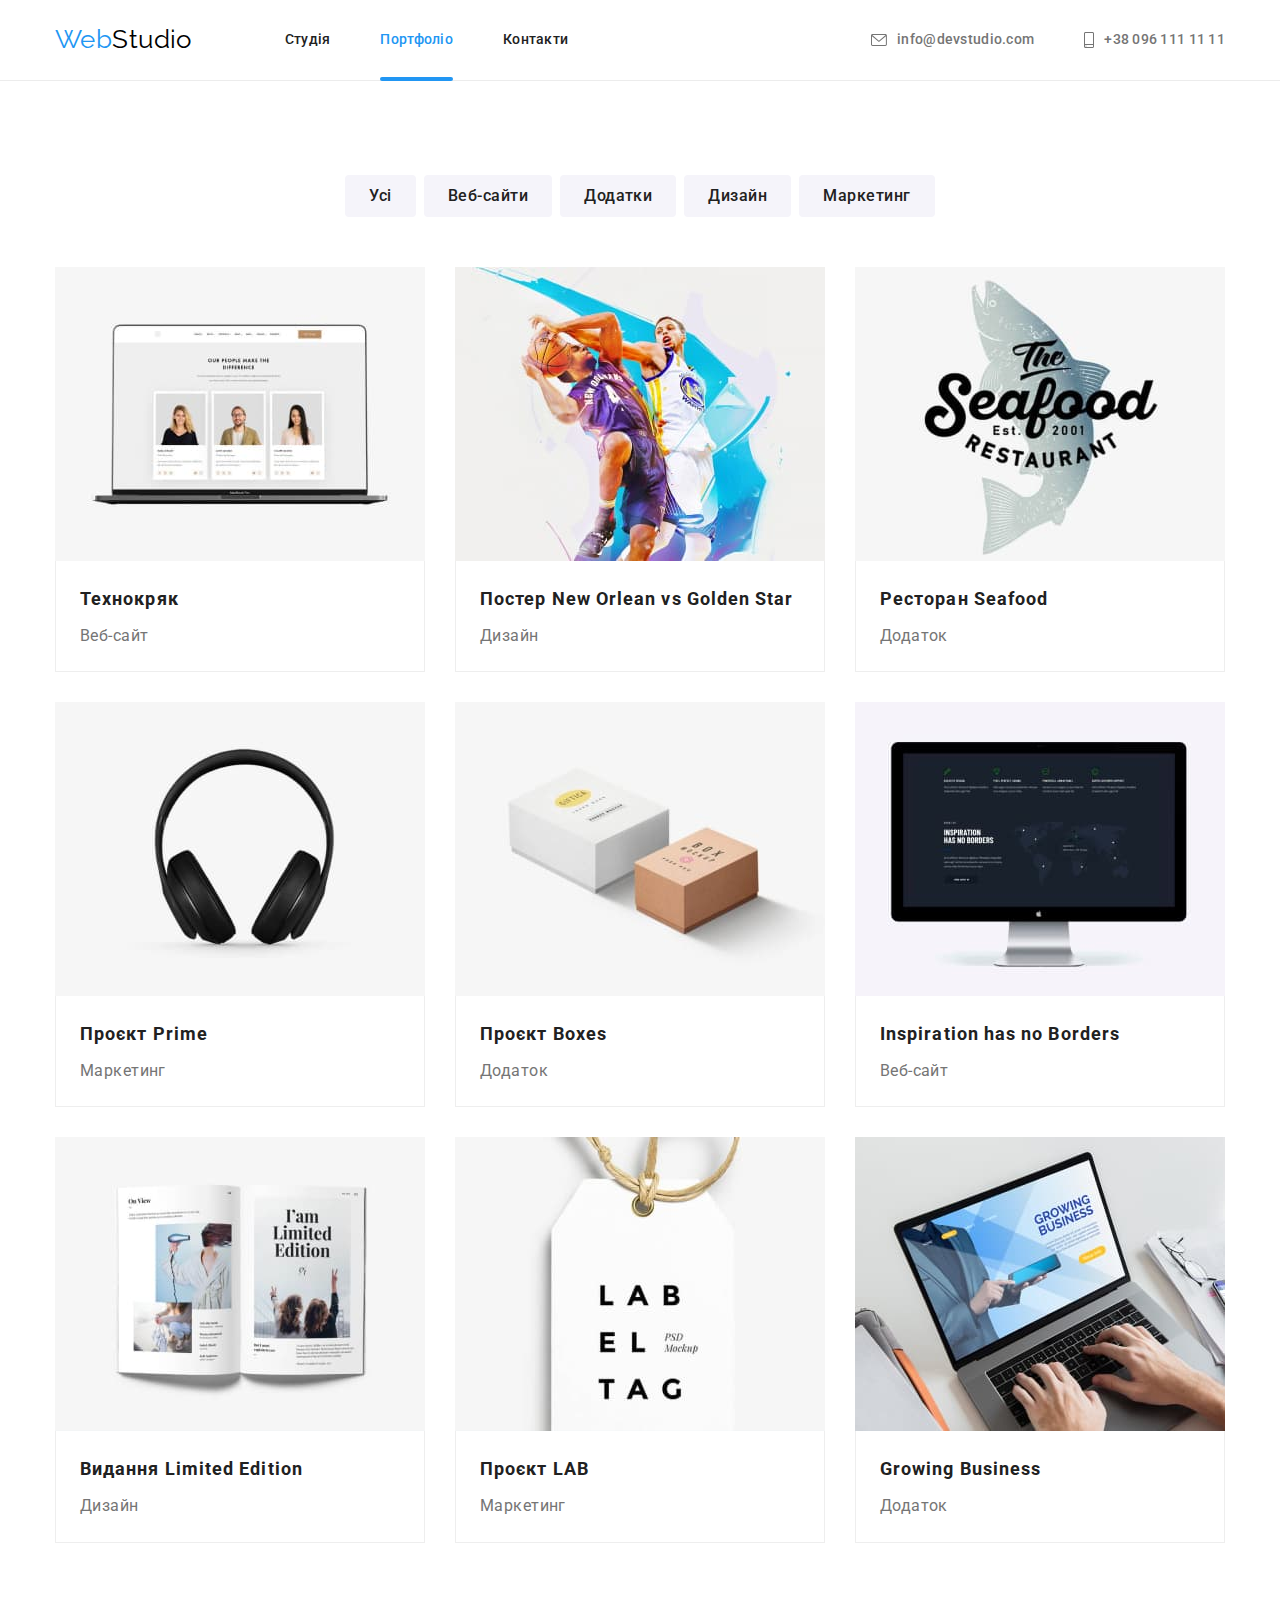
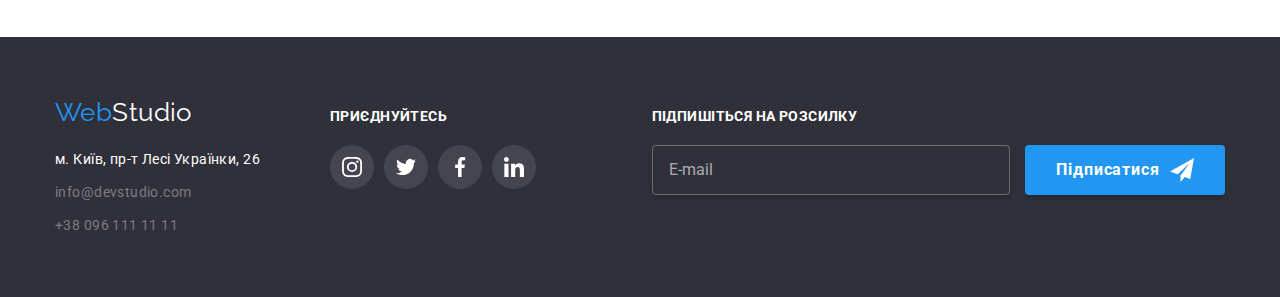
==== commit 2f9fef6e: "Рефакторинг по Sass" ====
--- a/portfolio.html
+++ b/portfolio.html
@@ -13,11 +13,11 @@
       rel="stylesheet"
       href="https://cdnjs.cloudflare.com/ajax/libs/modern-normalize/1.1.0/modern-normalize.min.css"
     />
-    <link rel="stylesheet" href="./css/style.css" />
+    <link rel="stylesheet" href="./css/main.min.css" />
   </head>
   <body>
     <header class="page-header">
-      <div class="container">
+      <div class="container container--flex">
         <!-- Логотип -->
         <a href="#" class="logo"
           ><span>Web</span><span class="logo__text--black">Studio</span></a
@@ -291,59 +291,61 @@
     <footer class="footer">
       <div class="container footer-elements">
         <div class="footer-adress">
-          <a href="" class="logo"
-            ><span>Web</span><span class="footer-logo">Studio</span>
+          <a href="" class="logo footer-adress__logo"
+            ><span>Web</span><span class="logo__text--white">Studio</span>
           </a>
           <address class="main-adress">
-            <ul class="site-connection list">
-              <li class="item">
+            <ul class="main-adress__list list">
+              <li class="main-adress__item">
                 <a
                   href="https://goo.gl/maps/UttG4NZueuDSJmKQ8"
                   target="_blank"
                   rel="noreferrer noopener"
-                  class="link adress"
+                  class="main-adress__link main-adress__link--white"
                 >
                   м. Київ, пр-т Лесі Українки, 26
                 </a>
               </li>
-              <li class="item">
-                <a href="mailto:info@devstudio.com" class="link"
+              <li class="main-adress__item">
+                <a href="mailto:info@devstudio.com" class="main-adress__link"
                   >info@devstudio.com</a
                 >
               </li>
-              <li class="item">
-                <a href="tel:+380961111111" class="link">+38 096 111 11 11</a>
+              <li class="main-adress__item">
+                <a href="tel:+380961111111" class="main-adress__link"
+                  >+38 096 111 11 11</a
+                >
               </li>
             </ul>
           </address>
         </div>
         <div class="footer-connection">
-          <p class="join">приєднуйтесь</p>
-          <ul class="join-list list">
-            <li class="join-item">
-              <a class="join-link link" href="">
-                <svg class="instagram" width="20px" height="20px">
+          <p class="footer-connection__title">приєднуйтесь</p>
+          <ul class="footer-connection__list list">
+            <li class="footer-connection__item">
+              <a class="footer-connection__link link" href="">
+                <svg class="social-list__icon" width="20px" height="20px">
                   <use href="./images/icons.svg#instagram"></use>
                 </svg>
               </a>
             </li>
-            <li class="join-item">
-              <a class="join-link link" href="">
-                <svg class="twitter" width="20px" height="20px">
+            <li class="footer-connection__item">
+              <a class="footer-connection__link link" href="">
+                <svg class="social-list__icon" width="20px" height="20px">
                   <use href="./images/icons.svg#twitter"></use>
                 </svg>
               </a>
             </li>
-            <li class="join-item">
-              <a class="join-link link" href="">
-                <svg class="facebook" width="20px" height="20px">
+            <li class="footer-connection__item">
+              <a class="footer-connection__link link" href="">
+                <svg class="social-list__icon" width="20px" height="20px">
                   <use href="./images/icons.svg#facebook"></use>
                 </svg>
               </a>
             </li>
-            <li class="join-item">
-              <a class="join-link link" href="">
-                <svg class="linkedin" width="20px" height="20px">
+            <li class="footer-connection__item">
+              <a class="footer-connection__link link" href="">
+                <svg class="social-list__icon" width="20px" height="20px">
                   <use href="./images/icons.svg#linkedin"></use>
                 </svg>
               </a>
@@ -352,11 +354,11 @@
         </div>
         <form class="footer-form">
           <label class="footer-label">
-            <p class="label-text">Підпишіться на розсилку</p>
+            <span class="footer-label__title">Підпишіться на розсилку</span>
             <input
               type="email"
               name="user-mail"
-              class="footer-input"
+              class="footer-label__input"
               placeholder="E-mail"
             />
           </label>
--- a/css/main.min.css
+++ b/css/main.min.css
@@ -0,0 +1 @@
+body{background-color:#fff;color:#757575;font-family:"Roboto",sans-serif;font-size:14px;line-height:1.7;letter-spacing:.03em}h1,h2,h3,h4,h5,p{margin:0}img{display:block;max-width:100%}.list{padding:0;margin:0;list-style:none}.container{width:1200px;margin:0 auto;padding-left:15px;padding-right:15px}.container--flex{display:-webkit-box;display:-ms-flexbox;display:flex;-webkit-box-align:center;-ms-flex-align:center;align-items:center}.section{padding-top:94px;padding-bottom:94px}.section-title{margin-bottom:50px;font-size:36px;line-height:1.2;text-align:center;color:#212121}.visually-hidden{position:absolute;white-space:nowrap;width:1px;height:1px;overflow:hidden;border:0;padding:0;clip:rect(0 0 0 0);-webkit-clip-path:inset(50%);clip-path:inset(50%);margin:-1px}.button{border-radius:4px;border-color:rgba(0,0,0,0);cursor:pointer;font-family:inherit;font-size:16px;text-align:center}.hero__button{display:inline-block;padding:10px 32px;min-width:216px;background:#2196f3;-webkit-box-shadow:0px 4px 4px rgba(0,0,0,.15);box-shadow:0px 4px 4px rgba(0,0,0,.15);font-weight:700;line-height:1.5;letter-spacing:.06em;color:#fff}.filter__button{padding:6px 22px;background-color:#f5f4fa;color:#212121;font-weight:500;line-height:1.6;letter-spacing:.03em;-webkit-transition-property:color,background-color,-webkit-box-shadow;transition-property:color,background-color,-webkit-box-shadow;transition-property:color,background-color,box-shadow;transition-property:color,background-color,box-shadow,-webkit-box-shadow;-webkit-transition-duration:250ms;transition-duration:250ms;-webkit-transition-timing-function:cubic-bezier(0.4, 0, 0.2, 1);transition-timing-function:cubic-bezier(0.4, 0, 0.2, 1)}.filter__button:hover,.filter__button:focus{background-color:#2196f3;color:#fff;-webkit-box-shadow:0px 3px 1px rgba(0,0,0,.1),0px 1px 2px rgba(0,0,0,.08),0px 2px 2px rgba(0,0,0,.12);box-shadow:0px 3px 1px rgba(0,0,0,.1),0px 1px 2px rgba(0,0,0,.08),0px 2px 2px rgba(0,0,0,.12)}.modal-button{display:block;margin:auto;padding:10px 52px;min-width:200px;background:#2196f3;-webkit-box-shadow:0px 4px 4px rgba(0,0,0,.15);box-shadow:0px 4px 4px rgba(0,0,0,.15);font-weight:700;line-height:1.5;letter-spacing:.06em;color:#fff;-webkit-transition-property:background-color;transition-property:background-color;-webkit-transition-duration:250ms;transition-duration:250ms;-webkit-transition-timing-function:cubic-bezier(0.4, 0, 0.2, 1);transition-timing-function:cubic-bezier(0.4, 0, 0.2, 1)}.modal-button:hover,.modal-button:focus{background-color:#188ce8}.close-button{position:absolute;top:8px;right:8px;display:-webkit-box;display:-ms-flexbox;display:flex;-webkit-box-pack:center;-ms-flex-pack:center;justify-content:center;-webkit-box-align:center;-ms-flex-align:center;align-items:center;width:30px;height:30px;cursor:pointer;color:#000;border-radius:50%;background:#fff;border:1px solid rgba(0,0,0,.1);-webkit-transition-property:color,border-color;transition-property:color,border-color;-webkit-transition-duration:250ms;transition-duration:250ms;-webkit-transition-timing-function:cubic-bezier(0.4, 0, 0.2, 1);transition-timing-function:cubic-bezier(0.4, 0, 0.2, 1)}.close-button:hover,.close-button:focus{color:#2196f3;border-color:#2196f3}.close-button__icon{fill:currentColor}.sign-button{display:-webkit-inline-box;display:-ms-inline-flexbox;display:inline-flex;-webkit-box-pack:center;-ms-flex-pack:center;justify-content:center;-webkit-box-align:center;-ms-flex-align:center;align-items:center;padding-top:10px;padding-bottom:10px;max-height:50px;min-width:200px;border-radius:4px;border-color:rgba(0,0,0,0);cursor:pointer;font-family:inherit;font-weight:700;font-size:16px;line-height:1.9;letter-spacing:.06em;color:#fff;background:#2196f3;-webkit-box-shadow:0px 4px 4px rgba(0,0,0,.15);box-shadow:0px 4px 4px rgba(0,0,0,.15)}.sign-button::after{content:"";width:24px;height:24px;margin-left:10px;background-image:url(../images/telegram.svg)}.page-header{border-bottom:1px solid #ececec}.site-nav{display:-webkit-box;display:-ms-flexbox;display:flex;margin-left:93px}.site-nav__item+.site-nav__item{margin-left:50px}.site-nav__link{position:relative;display:block;padding-top:32px;padding-bottom:32px;color:#212121;font-weight:500;font-size:14px;line-height:1.14;letter-spacing:.02em;text-decoration:none;-webkit-transition-property:color;transition-property:color;-webkit-transition-duration:250ms;transition-duration:250ms;-webkit-transition-timing-function:cubic-bezier(0.4, 0, 0.2, 1);transition-timing-function:cubic-bezier(0.4, 0, 0.2, 1)}.site-nav__link:hover,.site-nav__link:focus{color:#2196f3}.site-nav__link--current{color:#2196f3}.site-nav__link--current::after{content:"";position:absolute;bottom:-1px;right:0;width:100%;height:4px;border-radius:2px;background-color:#2196f3}.auth-nav{display:-webkit-box;display:-ms-flexbox;display:flex;-webkit-box-align:center;-ms-flex-align:center;align-items:center;margin-left:auto}.auth-nav__item+.auth-nav__item{margin-left:50px}.auth-nav__link{display:-webkit-inline-box;display:-ms-inline-flexbox;display:inline-flex;padding:32px 0;color:#757575;font-weight:500;font-size:14px;line-height:1.14;letter-spacing:.02em;text-decoration:none;-webkit-transition-property:color;transition-property:color;-webkit-transition-duration:250ms;transition-duration:250ms;-webkit-transition-timing-function:cubic-bezier(0.4, 0, 0.2, 1);transition-timing-function:cubic-bezier(0.4, 0, 0.2, 1)}.auth-nav__link:hover,.auth-nav__link:focus{color:#2196f3}.auth-nav__icon{-ms-flex-item-align:center;align-self:center;margin-right:10px;fill:currentColor}.logo{font-family:"Raleway",sans-serif;font-size:26px;line-height:1.2;color:#2196f3;text-decoration:none}.logo__text--black{color:#000}.logo__text--white{color:#fff}.footer-adress__logo{display:block;margin-bottom:20px}.hero{text-align:center;padding-top:200px;padding-bottom:200px;max-width:1600px;height:600px;margin-left:auto;margin-right:auto;background-image:-webkit-gradient(linear, left top, right top, from(rgba(47, 48, 58, 0.4)), to(rgba(47, 48, 58, 0.4))),url(../images/backgroundhero.jpg);background-image:linear-gradient(to right, rgba(47, 48, 58, 0.4), rgba(47, 48, 58, 0.4)),url(../images/backgroundhero.jpg);background-position:center;background-size:cover;background-color:#c4c4c4}.hero__title{padding-left:252px;padding-right:252px;margin-top:0;margin-bottom:30px;color:#fff;letter-spacing:.06em;font-weight:900;font-size:44px;line-height:1.4;text-transform:uppercase}.features{display:-webkit-box;display:-ms-flexbox;display:flex}.features__title{margin-bottom:10px;color:#212121;font-size:14px;line-height:1.14;text-transform:uppercase}.features__item+.features__item{margin-left:30px}.features__wrap{display:-webkit-box;display:-ms-flexbox;display:flex;-webkit-box-pack:center;-ms-flex-pack:center;justify-content:center;-webkit-box-align:center;-ms-flex-align:center;align-items:center;width:270px;height:120px;margin-bottom:30px;background-color:#f5f4fa;border-radius:4px}.section--paddingnull{padding-top:0px}.tasks{display:-webkit-box;display:-ms-flexbox;display:flex}.tasks__item+.tasks__item{margin-left:30px}.tasks__thumb{position:relative}.tasks__name{position:absolute;left:0;bottom:0;display:-webkit-box;display:-ms-flexbox;display:flex;-webkit-box-pack:center;-ms-flex-pack:center;justify-content:center;-webkit-box-align:center;-ms-flex-align:center;align-items:center;width:100%;height:70px;font-weight:700;line-height:1.14;text-align:center;text-transform:uppercase;color:#fff;background-color:rgba(47,48,58,.8)}.section--bcggrey{background-color:#f5f4fa}.members{display:-webkit-box;display:-ms-flexbox;display:flex}.members__item+.members__item{margin-left:30px}.members__item{text-align:center;background-color:#fff;-webkit-box-shadow:0px 1px 3px rgba(0,0,0,.12),0px 1px 1px rgba(0,0,0,.14),0px 2px 1px rgba(0,0,0,.2);box-shadow:0px 1px 3px rgba(0,0,0,.12),0px 1px 1px rgba(0,0,0,.14),0px 2px 1px rgba(0,0,0,.2);border-radius:0px 0px 4px 4px}.members__content{padding-top:30px;padding-bottom:16px}.members__title{margin-bottom:10px;color:#212121;font-weight:500;font-size:16px;line-height:1.2}.members__position{font-size:16px;line-height:1.2}.social-list{display:-webkit-box;display:-ms-flexbox;display:flex;-webkit-box-align:center;-ms-flex-align:center;align-items:center;margin-bottom:30px;padding-left:32px;padding-right:32px}.social-list__link{display:-webkit-box;display:-ms-flexbox;display:flex;-webkit-box-pack:center;-ms-flex-pack:center;justify-content:center;-webkit-box-align:center;-ms-flex-align:center;align-items:center;width:44px;height:44px;border-radius:50%;color:#afb1b8;-webkit-transition-property:color,background-color;transition-property:color,background-color;-webkit-transition-duration:250ms;transition-duration:250ms;-webkit-transition-timing-function:cubic-bezier(0.4, 0, 0.2, 1);transition-timing-function:cubic-bezier(0.4, 0, 0.2, 1)}.social-list__link:hover,.social-list__link:focus{background-color:#2196f3;color:#fff}.social-list__item+.social-list__item{margin-left:10px}.social-list__icon{fill:currentColor}.clients{display:-webkit-box;display:-ms-flexbox;display:flex}.clients__item+.clients__item{margin-left:30px}.clients__link{display:-webkit-box;display:-ms-flexbox;display:flex;-webkit-box-pack:center;-ms-flex-pack:center;justify-content:center;-webkit-box-align:center;-ms-flex-align:center;align-items:center;width:170px;height:92px;border:1px solid #afb1b8;border-radius:4px;text-decoration:none;color:#afb1b8;-webkit-transition-property:color,border-color;transition-property:color,border-color;-webkit-transition-duration:250ms;transition-duration:250ms;-webkit-transition-timing-function:cubic-bezier(0.4, 0, 0.2, 1);transition-timing-function:cubic-bezier(0.4, 0, 0.2, 1)}.clients__link:hover,.clients__link:focus{color:#2196f3;border-color:#2196f3}.clients__icon{fill:currentColor}.backdrop{position:fixed;top:0;left:0;width:100%;height:100%;opacity:1;-webkit-transition-property:opacity;transition-property:opacity;-webkit-transition-duration:250ms;transition-duration:250ms;-webkit-transition-timing-function:cubic-bezier(0.4, 0, 0.2, 1);transition-timing-function:cubic-bezier(0.4, 0, 0.2, 1);background-color:rgba(0,0,0,.2)}.backdrop.is-hidden{opacity:0;pointer-events:none}.modal{position:absolute;top:50%;left:50%;padding:40px;-webkit-transform:translate(-50%, -50%) scale(1);transform:translate(-50%, -50%) scale(1);-webkit-transition-property:-webkit-transform;transition-property:-webkit-transform;transition-property:transform;transition-property:transform, -webkit-transform;-webkit-transition-duration:250ms;transition-duration:250ms;-webkit-transition-timing-function:cubic-bezier(0.4, 0, 0.2, 1);transition-timing-function:cubic-bezier(0.4, 0, 0.2, 1);min-width:528px;min-height:581px;background:#fff;-webkit-box-shadow:0px 1px 3px rgba(0,0,0,.12),0px 1px 1px rgba(0,0,0,.14),0px 2px 1px rgba(0,0,0,.2);box-shadow:0px 1px 3px rgba(0,0,0,.12),0px 1px 1px rgba(0,0,0,.14),0px 2px 1px rgba(0,0,0,.2);border-radius:4px}.backdrop.is-hidden .modal{-webkit-transform:translate(-50%, -50%) scale(1.5);transform:translate(-50%, -50%) scale(1.5)}.modal-form__title{margin-bottom:12px;font-weight:700;font-size:20px;line-height:1.15;text-align:center;color:#212121}.form-label{position:relative;display:-webkit-box;display:-ms-flexbox;display:flex;-webkit-box-orient:vertical;-webkit-box-direction:normal;-ms-flex-direction:column;flex-direction:column;margin-bottom:10px}.form-label__label-name{margin-bottom:4px;font-weight:400;font-size:12px;line-height:1.16;letter-spacing:.01em;color:#757575}.form-label__input{padding-top:11px;padding-left:42px;padding-bottom:11px;border:1px solid rgba(33,33,33,.2);border-radius:4px;-webkit-transition-property:border-color;transition-property:border-color;-webkit-transition-duration:250ms;transition-duration:250ms;-webkit-transition-timing-function:cubic-bezier(0.4, 0, 0.2, 1);transition-timing-function:cubic-bezier(0.4, 0, 0.2, 1)}.form-label__input:focus{outline-style:none;border-color:#2196f3}.form-label__icon{fill:var(--title-text-color);position:absolute;top:50%;left:15px}.form-label:focus-within .form-label__icon{fill:#2196f3}.form-label__comment-area{margin-bottom:10px;resize:none;width:100%;padding:12px 16px;border:1px solid rgba(33,33,33,.2);border-radius:4px;-webkit-transition-property:border-color;transition-property:border-color;-webkit-transition-duration:250ms;transition-duration:250ms;-webkit-transition-timing-function:cubic-bezier(0.4, 0, 0.2, 1);transition-timing-function:cubic-bezier(0.4, 0, 0.2, 1)}.form-label__comment-area:focus{outline-style:none;border-color:#2196f3}.form-label__comment-area::-webkit-input-placeholder{font-weight:400;font-size:12px;line-height:1.16;letter-spacing:.01em;color:rgba(117,117,117,.5)}.form-label__comment-area::-moz-placeholder{font-weight:400;font-size:12px;line-height:1.16;letter-spacing:.01em;color:rgba(117,117,117,.5)}.form-label__comment-area:-ms-input-placeholder{font-weight:400;font-size:12px;line-height:1.16;letter-spacing:.01em;color:rgba(117,117,117,.5)}.form-label__comment-area::-ms-input-placeholder{font-weight:400;font-size:12px;line-height:1.16;letter-spacing:.01em;color:rgba(117,117,117,.5)}.form-label__comment-area::placeholder{font-weight:400;font-size:12px;line-height:1.16;letter-spacing:.01em;color:rgba(117,117,117,.5)}.checkbox-label{display:-webkit-box;display:-ms-flexbox;display:flex;-webkit-box-align:center;-ms-flex-align:center;align-items:center;-webkit-box-pack:center;-ms-flex-pack:center;justify-content:center;margin-bottom:30px;text-align:center}.checkbox-label__link{-webkit-text-decoration-line:underline;text-decoration-line:underline;color:#2196f3}.checkbox-label__input{-webkit-appearance:none;-moz-appearance:none;appearance:none;position:absolute}.checkbox-label__icon{display:inline-block;height:15px;width:15px;margin-right:9px;border:2px solid #212121;border-radius:4px}.checkbox-label__input:checked+.checkbox-label__icon{background-color:#2196f3;border-color:#2196f3;background-image:url(../images/icon-check.svg);background-size:contain;background-origin:border-box}.footer{background-color:#2f303a;padding-top:60px;padding-bottom:60px}.footer-elements{display:-webkit-box;display:-ms-flexbox;display:flex}.footer-adress{margin-right:70px}.main-adress{font-style:inherit}.main-adress__link{color:rgba(255,255,255,.3764705882);text-decoration:none;-webkit-transition-property:color;transition-property:color;-webkit-transition-duration:250ms;transition-duration:250ms;-webkit-transition-timing-function:cubic-bezier(0.4, 0, 0.2, 1);transition-timing-function:cubic-bezier(0.4, 0, 0.2, 1)}.main-adress__link:hover,.main-adress__link:focus{color:#2196f3}.main-adress__link--white{color:#fff}.main-adress__item:not(:last-child){margin-bottom:9px}.footer-connection__title{margin-bottom:20px;margin-top:12px;font-weight:700;font-size:14px;line-height:1.14;text-transform:uppercase;color:#fff}.footer-connection__list{display:-webkit-box;display:-ms-flexbox;display:flex;-webkit-box-align:center;-ms-flex-align:center;align-items:center}.footer-connection__link{display:-webkit-box;display:-ms-flexbox;display:flex;-webkit-box-pack:center;-ms-flex-pack:center;justify-content:center;-webkit-box-align:center;-ms-flex-align:center;align-items:center;width:44px;height:44px;border-radius:50%;background-color:rgba(255,255,255,.1);color:#fff;-webkit-transition-property:color,background-color;transition-property:color,background-color;-webkit-transition-duration:250ms;transition-duration:250ms;-webkit-transition-timing-function:cubic-bezier(0.4, 0, 0.2, 1);transition-timing-function:cubic-bezier(0.4, 0, 0.2, 1)}.footer-connection__link:hover,.footer-connection__link:focus{background-color:#2196f3;color:#fff}.footer-connection__item+.footer-connection__item{margin-left:10px}.footer-form{margin-left:auto}.footer-label__title{display:block;margin-top:12px;margin-bottom:20px;font-weight:700;font-size:14px;line-height:1.14;text-transform:uppercase;color:#fff}.footer-label__input{height:50px;width:358px;margin-right:12px;padding-left:16px;padding-bottom:15px;padding-top:15px;color:#fff;border:1px solid rgba(255,255,255,.3);-webkit-box-shadow:0px 4px 4px rgba(0,0,0,.15);box-shadow:0px 4px 4px rgba(0,0,0,.15);border-radius:4px;background-color:rgba(0,0,0,0);-webkit-transition-property:border-color;transition-property:border-color;-webkit-transition-duration:250ms;transition-duration:250ms;-webkit-transition-timing-function:cubic-bezier(0.4, 0, 0.2, 1);transition-timing-function:cubic-bezier(0.4, 0, 0.2, 1)}.footer-label__input:focus{outline-style:none;border-color:#2196f3}.footer-label__input::-webkit-input-placeholder{font-weight:400;font-size:16px;line-height:1.25;color:rgba(255,255,255,.6)}.footer-label__input::-moz-placeholder{font-weight:400;font-size:16px;line-height:1.25;color:rgba(255,255,255,.6)}.footer-label__input:-ms-input-placeholder{font-weight:400;font-size:16px;line-height:1.25;color:rgba(255,255,255,.6)}.footer-label__input::-ms-input-placeholder{font-weight:400;font-size:16px;line-height:1.25;color:rgba(255,255,255,.6)}.footer-label__input::placeholder{font-weight:400;font-size:16px;line-height:1.25;color:rgba(255,255,255,.6)}.filter{display:-webkit-box;display:-ms-flexbox;display:flex;-webkit-box-pack:center;-ms-flex-pack:center;justify-content:center;margin-top:0;margin-bottom:50px}.filter__item+.filter__item{margin-left:8px}.work-list{display:-webkit-box;display:-ms-flexbox;display:flex;-ms-flex-wrap:wrap;flex-wrap:wrap;margin-left:-30px;margin-top:-30px;padding-left:0}.work-list__item{-ms-flex-preferred-size:calc(33.3333333333% - 30px);flex-basis:calc(33.3333333333% - 30px);margin-left:30px;margin-top:30px;-webkit-transition-property:-webkit-box-shadow;transition-property:-webkit-box-shadow;transition-property:box-shadow;transition-property:box-shadow, -webkit-box-shadow;-webkit-transition-duration:250ms;transition-duration:250ms;-webkit-transition-timing-function:cubic-bezier(0.4, 0, 0.2, 1);transition-timing-function:cubic-bezier(0.4, 0, 0.2, 1)}.project{display:inline-block;text-decoration:none;-webkit-transition-property:-webkit-box-shadow;transition-property:-webkit-box-shadow;transition-property:box-shadow;transition-property:box-shadow, -webkit-box-shadow;-webkit-transition-duration:250ms;transition-duration:250ms;-webkit-transition-timing-function:cubic-bezier(0.4, 0, 0.2, 1);transition-timing-function:cubic-bezier(0.4, 0, 0.2, 1)}.project:hover{-webkit-box-shadow:0px 1px 1px rgba(0,0,0,.12),0px 4px 4px rgba(0,0,0,.06),1px 4px 6px rgba(0,0,0,.16);box-shadow:0px 1px 1px rgba(0,0,0,.12),0px 4px 4px rgba(0,0,0,.06),1px 4px 6px rgba(0,0,0,.16)}.project__img{position:relative;overflow:hidden}.project__text{position:absolute;bottom:0;left:0;padding:63px 24px;width:100%;height:100%;background-color:rgba(33,150,243,.9);font-weight:400;font-size:18px;line-height:1.5;color:#fff;-webkit-transform:translateY(100%);transform:translateY(100%);-webkit-transition:-webkit-transform 300ms cubic-bezier(0.2, 0, 0.2, 1);transition:-webkit-transform 300ms cubic-bezier(0.2, 0, 0.2, 1);transition:transform 300ms cubic-bezier(0.2, 0, 0.2, 1);transition:transform 300ms cubic-bezier(0.2, 0, 0.2, 1), -webkit-transform 300ms cubic-bezier(0.2, 0, 0.2, 1)}.project:hover .project__text{-webkit-transform:translateY(0);transform:translateY(0)}.project__meta{padding:20px 24px;border-left:1px solid #eee;border-right:1px solid #eee;border-bottom:1px solid #eee}.project__name{margin-top:0px;color:#212121;font-size:18px;line-height:2;letter-spacing:.06em}.project__description{margin-top:4px;color:#757575;font-size:16px;line-height:1.9}/*# sourceMappingURL=main.min.css.map */